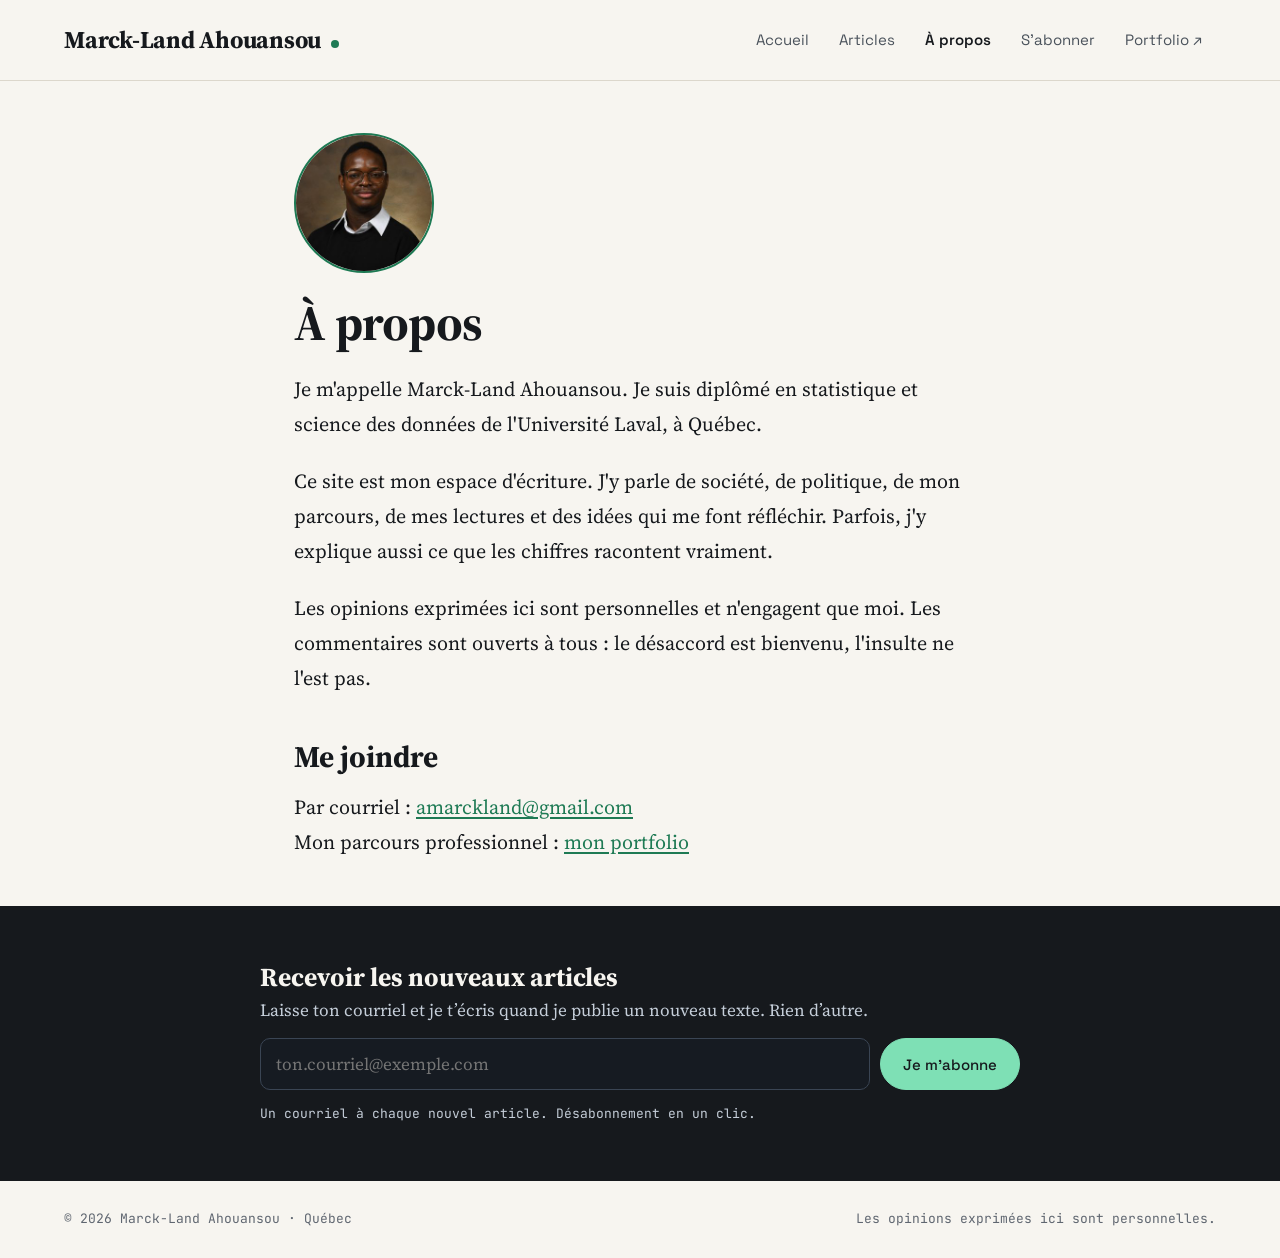
==== a-propos.html @ f8e815e4 "Add files via upload" ====
<!doctype html>
<html lang="fr">
<head>
<meta charset="utf-8">
<meta name="viewport" content="width=device-width, initial-scale=1">
<title>À propos — Marck-Land Ahouansou</title>
<meta name="description" content="Qui est Marck-Land Ahouansou, et pourquoi ce site.">
<link rel="icon" href="data:image/svg+xml,%3Csvg xmlns='http://www.w3.org/2000/svg' viewBox='0 0 32 32'%3E%3Crect width='32' height='32' rx='8' fill='%2316191D'/%3E%3Ctext x='16' y='22' font-family='Georgia' font-size='17' font-weight='700' fill='%23F7F5F0' text-anchor='middle'%3EM%3C/text%3E%3Ccircle cx='25' cy='21' r='2.2' fill='%237EE0B5'/%3E%3C/svg%3E">
<link rel="preconnect" href="https://fonts.googleapis.com"><link rel="preconnect" href="https://fonts.gstatic.com" crossorigin>
<link href="https://fonts.googleapis.com/css2?family=Source+Serif+4:ital,opsz,wght@0,8..60,400;0,8..60,600;0,8..60,700;1,8..60,400&family=Space+Grotesk:wght@400;500;600&family=JetBrains+Mono:wght@400;500&display=swap" rel="stylesheet">
<link rel="stylesheet" href="assets/style.css?v=4">
</head>
<body>
<header class="site-header">
  <div class="wrap">
    <a class="brand" href="index.html"><b>Marck-Land Ahouansou</b><i aria-hidden="true"></i></a>
    <nav class="nav" aria-label="Navigation principale">
      <a href="index.html" data-page="index.html">Accueil</a>
      <a href="articles.html" data-page="articles.html">Articles</a>
      <a href="a-propos.html" data-page="a-propos.html">À propos</a>
      <a href="abonnement.html" data-page="abonnement.html">S'abonner</a>
      <a href="https://marckland.com">Portfolio ↗</a>
    </nav>
  </div>
</header>

<main class="narrow article">
  <img src="assets/photo.jpg" alt="Marck-Land Ahouansou" width="140" height="140" style="width:140px;height:140px;border-radius:50%;object-fit:cover;border:2px solid var(--accent)">
  <h1>À propos</h1>
  <div class="prose">
    <p>Je m'appelle Marck-Land Ahouansou. Je suis diplômé en statistique et science des données de l'Université Laval, à Québec.</p>
    <p>Ce site est mon espace d'écriture. J'y parle de société, de politique, de mon parcours, de mes lectures et des idées qui me font réfléchir. Parfois, j'y explique aussi ce que les chiffres racontent vraiment.</p>
    <p>Les opinions exprimées ici sont personnelles et n'engagent que moi. Les commentaires sont ouverts à tous : le désaccord est bienvenu, l'insulte ne l'est pas.</p>
    <h2>Me joindre</h2>
    <p>Par courriel : <a href="mailto:amarckland@gmail.com">amarckland@gmail.com</a><br>
    Mon parcours professionnel : <a href="https://marckland.com">mon portfolio</a></p>
  </div>
</main>

<footer class="site-footer">
  <div class="wrap"><span>© <span id="year">2026</span> Marck-Land Ahouansou · Québec</span><span>Les opinions exprimées ici sont personnelles.</span></div>
</footer>
<script src="assets/vendor/supabase.js"></script>
<script src="assets/vendor/purify.min.js"></script>
<script src="assets/common.js?v=4"></script>
</body>
</html>
---- assets/style.css ----
/* ===== Média Marck-Land — styles ===== */
:root{
  --bg:#F7F5F0; --panel:#FFFFFF; --sand:#EFEBE2; --sand2:#E9E5DB;
  --ink:#16191D; --soft:#3D444C; --muted:#5F6670; --nav:#4A525B;
  --line:#DCD7CC; --line2:#C9C3B6;
  --accent:#1E7A54; --accent-dark:#145C3E; --accent-tint:#E3F1EA;
  --danger:#A3301F; --danger-line:#E5C2BC;
  --serif:'Source Serif 4', Georgia, serif;
  --sans:'Space Grotesk', system-ui, sans-serif;
  --mono:'JetBrains Mono', ui-monospace, monospace;
}
*{box-sizing:border-box}
[hidden]{display:none !important}
html{scroll-behavior:smooth}
body{margin:0;background:var(--bg);color:var(--ink);font-family:var(--serif);font-size:18px;line-height:1.6;-webkit-font-smoothing:antialiased}
a{color:var(--accent)} a:hover{color:var(--accent-dark)}
img{max-width:100%;height:auto}
.wrap{max-width:1200px;margin:0 auto;padding-left:24px;padding-right:24px}
.narrow{max-width:740px;margin:0 auto;padding-left:24px;padding-right:24px}
.mono{font-family:var(--mono)} .sans{font-family:var(--sans)}
.sr-only{position:absolute;width:1px;height:1px;padding:0;margin:-1px;overflow:hidden;clip:rect(0,0,0,0);border:0}
.hp{position:absolute;left:-9999px;width:1px;height:1px;overflow:hidden}

/* --- En-tête --- */
.site-header{border-bottom:1px solid var(--line);background:var(--bg)}
.site-header .wrap{display:flex;flex-wrap:wrap;gap:12px 16px;align-items:center;justify-content:space-between;padding-top:20px;padding-bottom:20px}
.brand{display:flex;align-items:baseline;gap:10px;color:var(--ink);text-decoration:none}
.brand b{font-size:24px;letter-spacing:-.01em}
.brand i{width:8px;height:8px;border-radius:50%;background:var(--accent);display:inline-block}
.nav{display:flex;flex-wrap:wrap;gap:2px;align-items:center;font-family:var(--sans);font-size:15px;line-height:1.3}
.nav a{padding:10px 14px;color:var(--nav);text-decoration:none;border-radius:999px;transition:color .15s}
.nav a:hover{color:var(--ink)}
.nav a[aria-current="page"]{color:var(--ink);font-weight:600}
.icon-btn{width:44px;height:44px;display:inline-flex;align-items:center;justify-content:center;border:1px solid var(--line);border-radius:999px;color:var(--ink) !important;padding:0 !important}

/* --- Textes communs --- */
.kicker{margin:0;font-family:var(--mono);font-size:12.5px;letter-spacing:.08em;text-transform:uppercase;color:var(--accent)}
.meta{font-family:var(--mono);font-size:13px;color:var(--muted);line-height:1.6}
.section-head{display:flex;flex-wrap:wrap;gap:12px;align-items:baseline;justify-content:space-between;border-top:2px solid var(--ink);padding-top:18px}
.section-head h2{margin:0;font-size:30px;font-weight:700}
.sans-link{font-family:var(--sans);font-size:15px}
.btn{display:inline-flex;align-items:center;justify-content:center;gap:8px;min-height:46px;padding:12px 22px;border-radius:999px;border:1px solid var(--ink);background:var(--ink);color:var(--bg) !important;font:500 15px var(--sans);text-decoration:none;cursor:pointer;transition:transform .15s, opacity .15s}
.btn:hover{transform:translateY(-1px)}
.btn:disabled{opacity:.5;cursor:default;transform:none}
.btn-ghost{background:var(--panel);color:var(--ink) !important;border-color:var(--line2)}
.btn-accent{background:var(--accent);border-color:var(--accent);color:#fff !important}
.btn-danger{background:transparent;color:var(--danger) !important;border-color:var(--danger-line)}
.btn-sm{min-height:40px;padding:8px 14px;font-size:14px}
.notice{padding:18px 20px;border:1px dashed var(--line2);border-radius:14px;color:var(--soft);background:var(--panel)}
.error{color:var(--danger)}

/* --- Accueil --- */
.hero{display:flex;flex-wrap:wrap;gap:48px;align-items:stretch;padding-top:60px;padding-bottom:72px}
.hero-text{flex:1 1 560px;min-width:0;display:flex;flex-direction:column;gap:20px;justify-content:center}
.hero h1{margin:0;font-size:clamp(36px,5.5vw,56px);line-height:1.08;font-weight:700;letter-spacing:-.015em}
.hero h1 a{color:inherit;text-decoration:none}
.hero h1 a:hover{text-decoration:underline;text-decoration-thickness:2px;text-underline-offset:6px}
.lede{margin:0;font-size:21px;line-height:1.55;color:var(--soft);max-width:640px}
.hero-media{flex:1 1 380px;min-width:0;min-height:320px;border-radius:20px;background:var(--sand2) center/cover no-repeat;border:1px solid var(--line)}
.hero-media.placeholder{display:flex;align-items:center;justify-content:center}
.hero-media.placeholder span{font-family:var(--serif);font-size:120px;font-weight:700;color:#D3CDBF;line-height:1}
.grid{display:grid;grid-template-columns:repeat(auto-fill,minmax(300px,1fr));gap:24px}
.card{display:flex;flex-direction:column;gap:12px;padding:24px;background:var(--panel);border:1px solid var(--line);border-radius:16px;text-decoration:none;color:var(--ink) !important;transition:transform .2s ease, box-shadow .2s ease}
.card:hover{transform:translateY(-3px);box-shadow:0 10px 24px rgba(22,25,29,.08)}
.card:hover h3{text-decoration:underline;text-decoration-thickness:1px;text-underline-offset:4px}
.card h3{margin:0;font-size:23px;line-height:1.25;font-weight:600}
.card p{margin:0;font-size:16px;color:var(--soft)}
.card .meta{margin-top:auto;padding-top:8px;font-size:12px}
.card-cover{margin:-24px -24px 4px;height:170px;border-radius:16px 16px 0 0;background:var(--sand2) center/cover no-repeat}
.cats{display:flex;flex-wrap:wrap;gap:12px}
.cat-card{flex:1 1 200px;min-width:0;padding:20px 22px;border:1px solid var(--line);border-radius:14px;text-decoration:none;color:var(--ink) !important;background:var(--panel);display:flex;flex-direction:column;gap:4px;transition:border-color .15s}
.cat-card:hover{border-color:var(--accent)}
.cat-card b{font-family:var(--sans);font-size:18px;font-weight:600}
.cat-card span{font-size:15px;color:var(--muted)}
.about-band{background:var(--ink);color:var(--bg);margin-top:80px}
.about-band .wrap{display:flex;flex-wrap:wrap;gap:36px;align-items:center;padding-top:60px;padding-bottom:60px}
.about-band img{width:120px;height:120px;border-radius:50%;border:2px solid #7EE0B5;object-fit:cover}
.about-band div{flex:1 1 480px;min-width:0;display:flex;flex-direction:column;gap:12px}
.about-band h2{margin:0;font-size:30px}
.about-band p{margin:0;color:#D5DBE2;max-width:680px}
.about-band a{color:#7EE0B5;font-family:var(--sans);font-size:15px}

/* --- Liste des articles --- */
.page-title{margin:0;font-size:clamp(34px,5vw,48px);line-height:1.1;font-weight:700}
.search{position:relative}
.search svg{position:absolute;left:18px;top:50%;transform:translateY(-50%)}
.search input{width:100%;padding:16px 18px 16px 50px;font:18px var(--serif);border:1px solid var(--line2);border-radius:999px;background:var(--panel);color:var(--ink)}
input:focus-visible,textarea:focus-visible,select:focus-visible,button:focus-visible,a:focus-visible{outline:2px solid var(--accent);outline-offset:2px}
.chips{display:flex;flex-wrap:wrap;gap:8px}
.chip{min-height:44px;padding:10px 16px;border-radius:999px;font:15px var(--sans);background:var(--panel);color:var(--ink);border:1px solid var(--line2);cursor:pointer;transition:background .15s,color .15s}
.chip[aria-pressed="true"]{background:var(--ink);color:var(--bg);border-color:var(--ink)}
.rows{display:flex;flex-direction:column;border-top:1px solid var(--line)}
.row{display:flex;flex-wrap:wrap;gap:6px 32px;padding:26px 0;border-bottom:1px solid var(--line);text-decoration:none;color:var(--ink) !important}
.row:hover h3{text-decoration:underline;text-decoration-thickness:1px;text-underline-offset:4px}
.row-side{flex:0 0 180px;display:flex;flex-direction:column;gap:4px;font-family:var(--mono);font-size:12px}
.row-side .kicker{font-size:12px}
.row-main{flex:1 1 460px;min-width:0;display:flex;flex-direction:column;gap:6px}
.row-main h3{margin:0;font-size:25px;line-height:1.25;font-weight:600}
.row-main p{margin:0;font-size:17px;color:var(--soft)}

/* --- Page article --- */
.article{padding-top:52px;padding-bottom:24px;display:flex;flex-direction:column;gap:22px}
.crumbs{font-family:var(--sans);font-size:14px;line-height:1.4;color:var(--muted)}
.crumbs a{color:var(--muted)}
.article h1{margin:0;font-size:clamp(34px,5.4vw,50px);line-height:1.1;font-weight:700;letter-spacing:-.015em}
.article .lede{font-size:23px;max-width:none}
.article-bar{display:flex;flex-wrap:wrap;gap:16px;align-items:center;justify-content:space-between;padding:16px 0;border-top:1px solid var(--line);border-bottom:1px solid var(--line)}
.article-bar .meta b{color:var(--ink);font-weight:500}
.share{display:flex;flex-wrap:wrap;gap:8px;font-family:var(--sans);font-size:14px;line-height:1.2}
.share a,.share button{padding:11px 14px;min-height:44px;display:inline-flex;align-items:center;border:1px solid var(--line2);border-radius:999px;color:var(--ink);text-decoration:none;background:var(--panel);font:inherit;cursor:pointer}
.share a:hover,.share button:hover{background:var(--sand)}
.cover{border-radius:18px;border:1px solid var(--line);width:100%;max-height:520px;object-fit:cover}
.prose{font-size:20px;line-height:1.75}
.prose > *{margin:0 0 1.1em}
.prose h2{font-size:30px;line-height:1.25;margin:1.4em 0 .5em}
.prose h3{font-size:24px;line-height:1.3;margin:1.3em 0 .4em}
.prose blockquote{margin:1.4em 0;padding:4px 0 4px 26px;border-left:3px solid var(--accent);font-size:25px;line-height:1.45;font-style:italic}
.prose img{border-radius:12px;display:block;margin:1.4em auto}
.prose ul,.prose ol{padding-left:1.3em}
.prose li{margin:.3em 0}
.prose a{text-underline-offset:3px}
.prose pre{background:var(--sand);padding:16px;border-radius:10px;overflow-x:auto;font-size:15px}
.prose .ql-align-center{text-align:center} .prose .ql-align-right{text-align:right}
.tags{display:flex;flex-wrap:wrap;gap:8px;font-family:var(--sans);font-size:14px;line-height:1.2}
.tags a{padding:8px 14px;border-radius:999px;background:var(--accent-tint);color:var(--accent-dark);text-decoration:none}
.comments{padding-top:32px;padding-bottom:64px;display:flex;flex-direction:column;gap:24px}
.comments h2{margin:0;font-size:30px;font-weight:700;border-top:2px solid var(--ink);padding-top:18px}
.form{display:flex;flex-direction:column;gap:12px;padding:24px;background:var(--panel);border:1px solid var(--line);border-radius:16px;font-family:var(--sans);font-size:15px;line-height:1.4}
.form label{font-weight:600}
.field{padding:13px 15px;font:17px var(--serif);border:1px solid var(--line2);border-radius:10px;background:#FBFAF7;color:var(--ink);width:100%}
textarea.field{resize:vertical;min-height:120px;line-height:1.5}
.form-foot{display:flex;flex-wrap:wrap;gap:12px;align-items:center;justify-content:space-between}
.form-foot small{font-size:13px;color:var(--muted)}
.comment{display:flex;gap:16px;padding:20px 0;border-bottom:1px solid var(--line)}
.avatar{flex:0 0 44px;height:44px;border-radius:50%;background:var(--accent-tint);color:var(--accent-dark);display:flex;align-items:center;justify-content:center;font:600 17px var(--sans)}
.comment-body{flex:1 1 auto;min-width:0;display:flex;flex-direction:column;gap:4px}
.comment-head{display:flex;flex-wrap:wrap;gap:4px 12px;align-items:baseline;font-family:var(--sans);font-size:15px}
.comment-body p{margin:0;font-size:18px;line-height:1.6;white-space:pre-line;overflow-wrap:anywhere}
.related{background:var(--sand);border-top:1px solid var(--line)}
.related .wrap{padding-top:56px;padding-bottom:72px;display:flex;flex-direction:column;gap:24px}
.related h2{margin:0;font-size:30px}

/* --- Pied de page --- */
.site-footer .wrap{display:flex;flex-wrap:wrap;gap:12px;justify-content:space-between;padding-top:28px;padding-bottom:28px;font-family:var(--mono);font-size:13px;color:var(--muted)}
.site-footer a{color:var(--muted)}

/* --- Chargement --- */
.skeleton{background:linear-gradient(90deg,var(--sand2),var(--sand),var(--sand2));background-size:200% 100%;animation:sk 1.2s infinite;border-radius:10px}
@keyframes sk{to{background-position:-200% 0}}
@media (prefers-reduced-motion:reduce){*{animation:none !important;transition:none !important;scroll-behavior:auto !important}}
@media (max-width:640px){.row-side{flex-basis:100%;flex-direction:row;gap:12px}.hero{padding-top:36px}}

/* --- Abonnement --- */
.subscribe{display:flex;flex-direction:column;gap:14px;padding:28px;background:var(--accent-tint);border:1px solid #C4E2D3;border-radius:18px}
.subscribe h2{margin:0;font-size:26px;line-height:1.2}
.subscribe .sub-lede{margin:4px 0 0;color:var(--soft);font-size:17px}
.subscribe .sub-row{display:flex;flex-wrap:wrap;gap:10px}
.subscribe.dark{background:#20262C;border-color:#323A42;color:var(--bg)}
.subscribe.dark .sub-lede,.subscribe.dark .meta{color:#C5CED9}
.subscribe.dark .field{background:#161B22;border-color:#3A4554;color:var(--bg)}
.subscribe.dark .btn{background:#7EE0B5;border-color:#7EE0B5;color:var(--ink) !important}
.meta.ok{color:var(--accent-dark)} .subscribe.dark .meta.ok{color:#7EE0B5}
.meta.error{color:var(--danger)} .subscribe.dark .meta.error{color:#F2A89C}
.sub-band{background:var(--ink);padding:56px 0}
.sub-band .subscribe.dark{max-width:760px;margin:0 auto;background:transparent;border:0;padding:0}
.sub-band + .site-footer{border-top-color:#323A42}

/* --- Mise en forme riche des articles --- */
.prose .ql-align-justify{text-align:justify}
.prose .ql-indent-1{padding-left:2em}.prose .ql-indent-2{padding-left:4em}.prose .ql-indent-3{padding-left:6em}.prose .ql-indent-4{padding-left:8em}
.prose s{text-decoration-thickness:1.5px}
.prose iframe,.prose .ql-video{display:block;width:100%;aspect-ratio:16/9;height:auto;border:0;border-radius:12px;margin:1.4em 0;background:var(--sand2)}
.prose hr{border:0;height:1px;background:var(--line2);margin:2.2em auto;width:40%}
.prose table{display:block;overflow-x:auto;border-collapse:collapse;margin:1.4em 0;font-size:17px;max-width:100%}
.prose td,.prose th{border:1px solid var(--line2);padding:8px 12px;vertical-align:top;min-width:80px}
.prose tr:first-child td{background:var(--sand);font-weight:600}
.prose img{height:auto}
.prose .legende-image,.ql-editor .legende-image{margin-top:-.6em !important;text-align:center;font-size:15px;font-style:italic;color:var(--muted)}
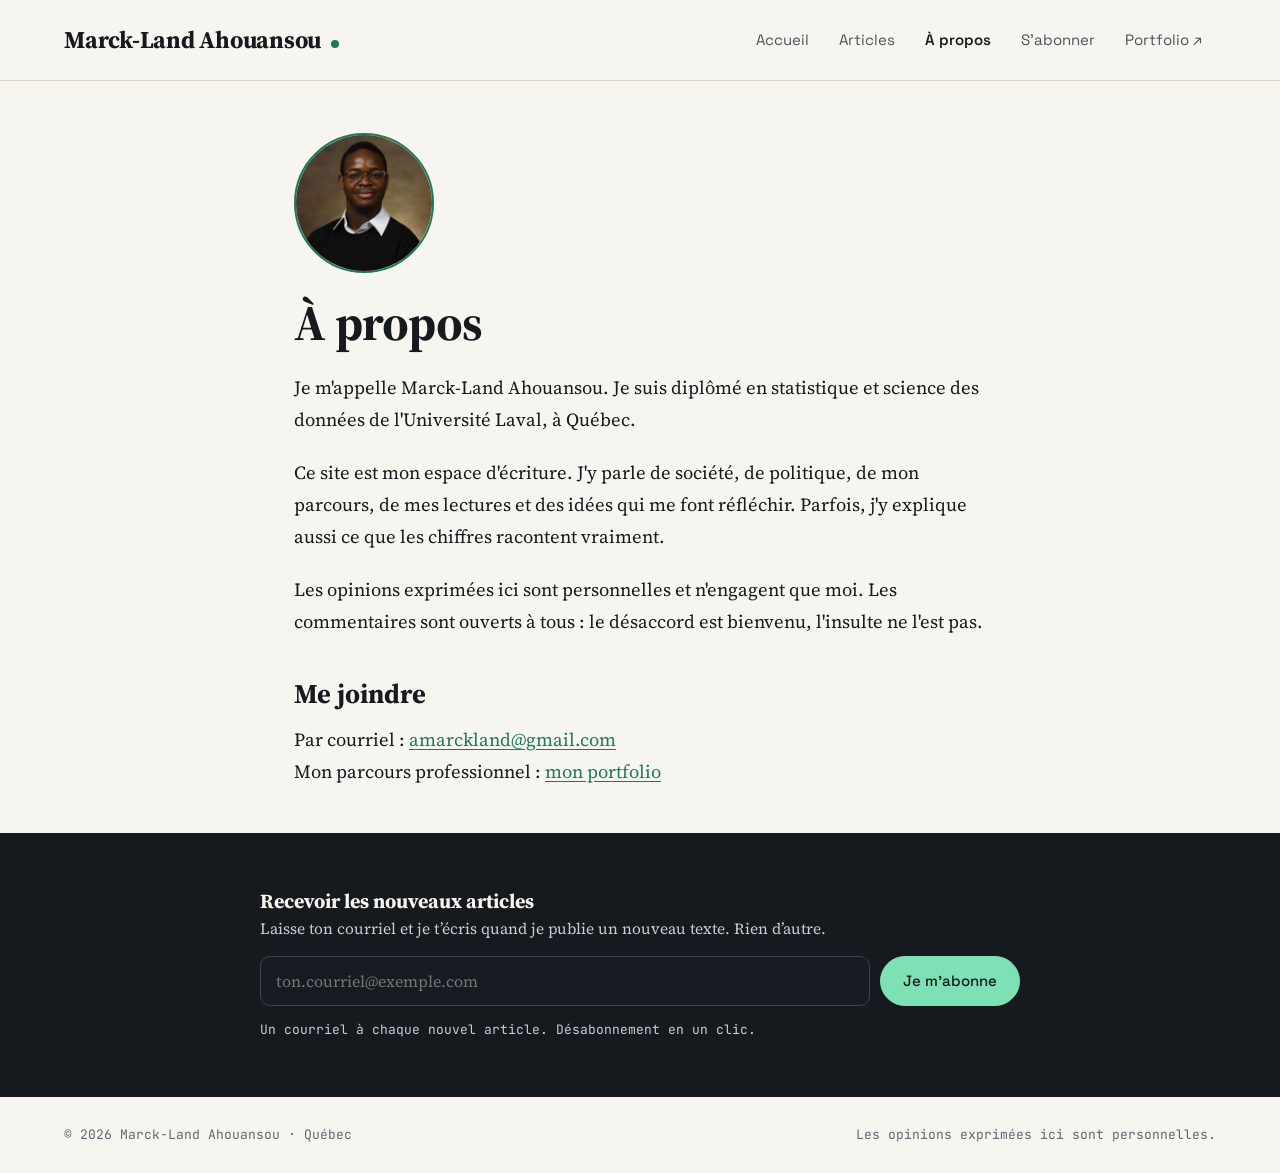
==== commit 60a81d45: "Add files via upload" ====
--- a/a-propos.html
+++ b/a-propos.html
@@ -8,7 +8,7 @@
 <link rel="icon" href="data:image/svg+xml,%3Csvg xmlns='http://www.w3.org/2000/svg' viewBox='0 0 32 32'%3E%3Crect width='32' height='32' rx='8' fill='%2316191D'/%3E%3Ctext x='16' y='22' font-family='Georgia' font-size='17' font-weight='700' fill='%23F7F5F0' text-anchor='middle'%3EM%3C/text%3E%3Ccircle cx='25' cy='21' r='2.2' fill='%237EE0B5'/%3E%3C/svg%3E">
 <link rel="preconnect" href="https://fonts.googleapis.com"><link rel="preconnect" href="https://fonts.gstatic.com" crossorigin>
 <link href="https://fonts.googleapis.com/css2?family=Source+Serif+4:ital,opsz,wght@0,8..60,400;0,8..60,600;0,8..60,700;1,8..60,400&family=Space+Grotesk:wght@400;500;600&family=JetBrains+Mono:wght@400;500&display=swap" rel="stylesheet">
-<link rel="stylesheet" href="assets/style.css?v=4">
+<link rel="stylesheet" href="assets/style.css?v=5">
 </head>
 <body>
 <header class="site-header">
@@ -42,6 +42,6 @@
 </footer>
 <script src="assets/vendor/supabase.js"></script>
 <script src="assets/vendor/purify.min.js"></script>
-<script src="assets/common.js?v=4"></script>
+<script src="assets/common.js?v=5"></script>
 </body>
 </html>
--- a/assets/style.css
+++ b/assets/style.css
@@ -12,7 +12,7 @@
 *{box-sizing:border-box}
 [hidden]{display:none !important}
 html{scroll-behavior:smooth}
-body{margin:0;background:var(--bg);color:var(--ink);font-family:var(--serif);font-size:18px;line-height:1.6;-webkit-font-smoothing:antialiased}
+body{margin:0;background:var(--bg);color:var(--ink);font-family:var(--serif);font-size:17px;line-height:1.6;-webkit-font-smoothing:antialiased}
 a{color:var(--accent)} a:hover{color:var(--accent-dark)}
 img{max-width:100%;height:auto}
 .wrap{max-width:1200px;margin:0 auto;padding-left:24px;padding-right:24px}
@@ -37,7 +37,7 @@
 .kicker{margin:0;font-family:var(--mono);font-size:12.5px;letter-spacing:.08em;text-transform:uppercase;color:var(--accent)}
 .meta{font-family:var(--mono);font-size:13px;color:var(--muted);line-height:1.6}
 .section-head{display:flex;flex-wrap:wrap;gap:12px;align-items:baseline;justify-content:space-between;border-top:2px solid var(--ink);padding-top:18px}
-.section-head h2{margin:0;font-size:30px;font-weight:700}
+.section-head h2{margin:0;font-size:27px;font-weight:700}
 .sans-link{font-family:var(--sans);font-size:15px}
 .btn{display:inline-flex;align-items:center;justify-content:center;gap:8px;min-height:46px;padding:12px 22px;border-radius:999px;border:1px solid var(--ink);background:var(--ink);color:var(--bg) !important;font:500 15px var(--sans);text-decoration:none;cursor:pointer;transition:transform .15s, opacity .15s}
 .btn:hover{transform:translateY(-1px)}
@@ -55,7 +55,7 @@
 .hero h1{margin:0;font-size:clamp(36px,5.5vw,56px);line-height:1.08;font-weight:700;letter-spacing:-.015em}
 .hero h1 a{color:inherit;text-decoration:none}
 .hero h1 a:hover{text-decoration:underline;text-decoration-thickness:2px;text-underline-offset:6px}
-.lede{margin:0;font-size:21px;line-height:1.55;color:var(--soft);max-width:640px}
+.lede{margin:0;font-size:19px;line-height:1.55;color:var(--soft);max-width:640px}
 .hero-media{flex:1 1 380px;min-width:0;min-height:320px;border-radius:20px;background:var(--sand2) center/cover no-repeat;border:1px solid var(--line)}
 .hero-media.placeholder{display:flex;align-items:center;justify-content:center}
 .hero-media.placeholder span{font-family:var(--serif);font-size:120px;font-weight:700;color:#D3CDBF;line-height:1}
@@ -63,7 +63,7 @@
 .card{display:flex;flex-direction:column;gap:12px;padding:24px;background:var(--panel);border:1px solid var(--line);border-radius:16px;text-decoration:none;color:var(--ink) !important;transition:transform .2s ease, box-shadow .2s ease}
 .card:hover{transform:translateY(-3px);box-shadow:0 10px 24px rgba(22,25,29,.08)}
 .card:hover h3{text-decoration:underline;text-decoration-thickness:1px;text-underline-offset:4px}
-.card h3{margin:0;font-size:23px;line-height:1.25;font-weight:600}
+.card h3{margin:0;font-size:21px;line-height:1.25;font-weight:600}
 .card p{margin:0;font-size:16px;color:var(--soft)}
 .card .meta{margin-top:auto;padding-top:8px;font-size:12px}
 .card-cover{margin:-24px -24px 4px;height:170px;border-radius:16px 16px 0 0;background:var(--sand2) center/cover no-repeat}
@@ -76,7 +76,7 @@
 .about-band .wrap{display:flex;flex-wrap:wrap;gap:36px;align-items:center;padding-top:60px;padding-bottom:60px}
 .about-band img{width:120px;height:120px;border-radius:50%;border:2px solid #7EE0B5;object-fit:cover}
 .about-band div{flex:1 1 480px;min-width:0;display:flex;flex-direction:column;gap:12px}
-.about-band h2{margin:0;font-size:30px}
+.about-band h2{margin:0;font-size:27px}
 .about-band p{margin:0;color:#D5DBE2;max-width:680px}
 .about-band a{color:#7EE0B5;font-family:var(--sans);font-size:15px}
 
@@ -95,26 +95,26 @@
 .row-side{flex:0 0 180px;display:flex;flex-direction:column;gap:4px;font-family:var(--mono);font-size:12px}
 .row-side .kicker{font-size:12px}
 .row-main{flex:1 1 460px;min-width:0;display:flex;flex-direction:column;gap:6px}
-.row-main h3{margin:0;font-size:25px;line-height:1.25;font-weight:600}
-.row-main p{margin:0;font-size:17px;color:var(--soft)}
+.row-main h3{margin:0;font-size:23px;line-height:1.25;font-weight:600}
+.row-main p{margin:0;font-size:16px;color:var(--soft)}
 
 /* --- Page article --- */
 .article{padding-top:52px;padding-bottom:24px;display:flex;flex-direction:column;gap:22px}
 .crumbs{font-family:var(--sans);font-size:14px;line-height:1.4;color:var(--muted)}
 .crumbs a{color:var(--muted)}
 .article h1{margin:0;font-size:clamp(34px,5.4vw,50px);line-height:1.1;font-weight:700;letter-spacing:-.015em}
-.article .lede{font-size:23px;max-width:none}
+.article .lede{font-size:21px;max-width:none}
 .article-bar{display:flex;flex-wrap:wrap;gap:16px;align-items:center;justify-content:space-between;padding:16px 0;border-top:1px solid var(--line);border-bottom:1px solid var(--line)}
 .article-bar .meta b{color:var(--ink);font-weight:500}
 .share{display:flex;flex-wrap:wrap;gap:8px;font-family:var(--sans);font-size:14px;line-height:1.2}
 .share a,.share button{padding:11px 14px;min-height:44px;display:inline-flex;align-items:center;border:1px solid var(--line2);border-radius:999px;color:var(--ink);text-decoration:none;background:var(--panel);font:inherit;cursor:pointer}
 .share a:hover,.share button:hover{background:var(--sand)}
 .cover{border-radius:18px;border:1px solid var(--line);width:100%;max-height:520px;object-fit:cover}
-.prose{font-size:20px;line-height:1.75}
+.prose{font-size:18.5px;line-height:1.75}
 .prose > *{margin:0 0 1.1em}
-.prose h2{font-size:30px;line-height:1.25;margin:1.4em 0 .5em}
-.prose h3{font-size:24px;line-height:1.3;margin:1.3em 0 .4em}
-.prose blockquote{margin:1.4em 0;padding:4px 0 4px 26px;border-left:3px solid var(--accent);font-size:25px;line-height:1.45;font-style:italic}
+.prose h2{font-size:27px;line-height:1.25;margin:1.4em 0 .5em}
+.prose h3{font-size:22px;line-height:1.3;margin:1.3em 0 .4em}
+.prose blockquote{margin:1.4em 0;padding:4px 0 4px 26px;border-left:3px solid var(--accent);font-size:22px;line-height:1.45;font-style:italic}
 .prose img{border-radius:12px;display:block;margin:1.4em auto}
 .prose ul,.prose ol{padding-left:1.3em}
 .prose li{margin:.3em 0}
@@ -124,10 +124,10 @@
 .tags{display:flex;flex-wrap:wrap;gap:8px;font-family:var(--sans);font-size:14px;line-height:1.2}
 .tags a{padding:8px 14px;border-radius:999px;background:var(--accent-tint);color:var(--accent-dark);text-decoration:none}
 .comments{padding-top:32px;padding-bottom:64px;display:flex;flex-direction:column;gap:24px}
-.comments h2{margin:0;font-size:30px;font-weight:700;border-top:2px solid var(--ink);padding-top:18px}
+.comments h2{margin:0;font-size:27px;font-weight:700;border-top:2px solid var(--ink);padding-top:18px}
 .form{display:flex;flex-direction:column;gap:12px;padding:24px;background:var(--panel);border:1px solid var(--line);border-radius:16px;font-family:var(--sans);font-size:15px;line-height:1.4}
 .form label{font-weight:600}
-.field{padding:13px 15px;font:17px var(--serif);border:1px solid var(--line2);border-radius:10px;background:#FBFAF7;color:var(--ink);width:100%}
+.field{padding:13px 15px;font:16px var(--serif);border:1px solid var(--line2);border-radius:10px;background:#FBFAF7;color:var(--ink);width:100%}
 textarea.field{resize:vertical;min-height:120px;line-height:1.5}
 .form-foot{display:flex;flex-wrap:wrap;gap:12px;align-items:center;justify-content:space-between}
 .form-foot small{font-size:13px;color:var(--muted)}
@@ -135,10 +135,10 @@
 .avatar{flex:0 0 44px;height:44px;border-radius:50%;background:var(--accent-tint);color:var(--accent-dark);display:flex;align-items:center;justify-content:center;font:600 17px var(--sans)}
 .comment-body{flex:1 1 auto;min-width:0;display:flex;flex-direction:column;gap:4px}
 .comment-head{display:flex;flex-wrap:wrap;gap:4px 12px;align-items:baseline;font-family:var(--sans);font-size:15px}
-.comment-body p{margin:0;font-size:18px;line-height:1.6;white-space:pre-line;overflow-wrap:anywhere}
+.comment-body p{margin:0;font-size:17px;line-height:1.6;white-space:pre-line;overflow-wrap:anywhere}
 .related{background:var(--sand);border-top:1px solid var(--line)}
 .related .wrap{padding-top:56px;padding-bottom:72px;display:flex;flex-direction:column;gap:24px}
-.related h2{margin:0;font-size:30px}
+.related h2{margin:0;font-size:27px}
 
 /* --- Pied de page --- */
 .site-footer .wrap{display:flex;flex-wrap:wrap;gap:12px;justify-content:space-between;padding-top:28px;padding-bottom:28px;font-family:var(--mono);font-size:13px;color:var(--muted)}
@@ -152,8 +152,8 @@
 
 /* --- Abonnement --- */
 .subscribe{display:flex;flex-direction:column;gap:14px;padding:28px;background:var(--accent-tint);border:1px solid #C4E2D3;border-radius:18px}
-.subscribe h2{margin:0;font-size:26px;line-height:1.2}
-.subscribe .sub-lede{margin:4px 0 0;color:var(--soft);font-size:17px}
+.subscribe h2{margin:0;font-size:20px;line-height:1.2}
+.subscribe .sub-lede{margin:4px 0 0;color:var(--soft);font-size:15.5px}
 .subscribe .sub-row{display:flex;flex-wrap:wrap;gap:10px}
 .subscribe.dark{background:#20262C;border-color:#323A42;color:var(--bg)}
 .subscribe.dark .sub-lede,.subscribe.dark .meta{color:#C5CED9}
